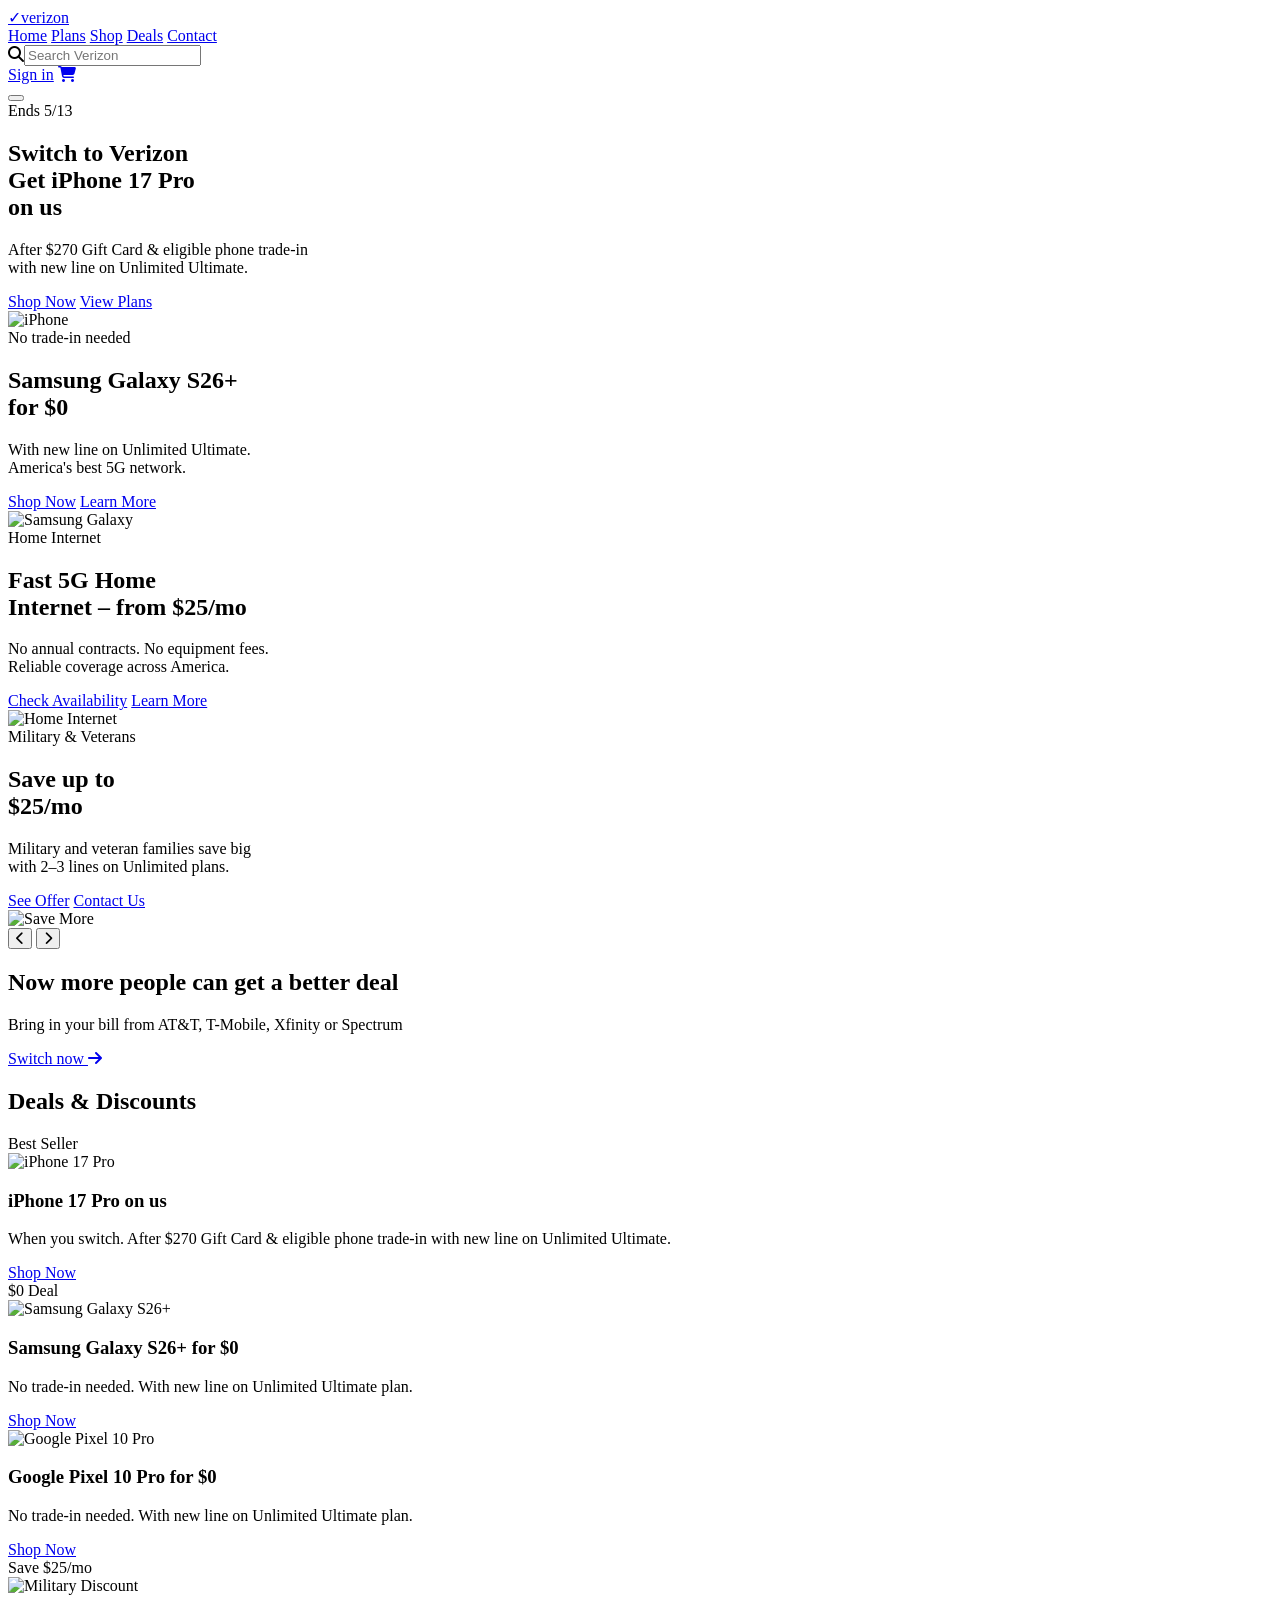
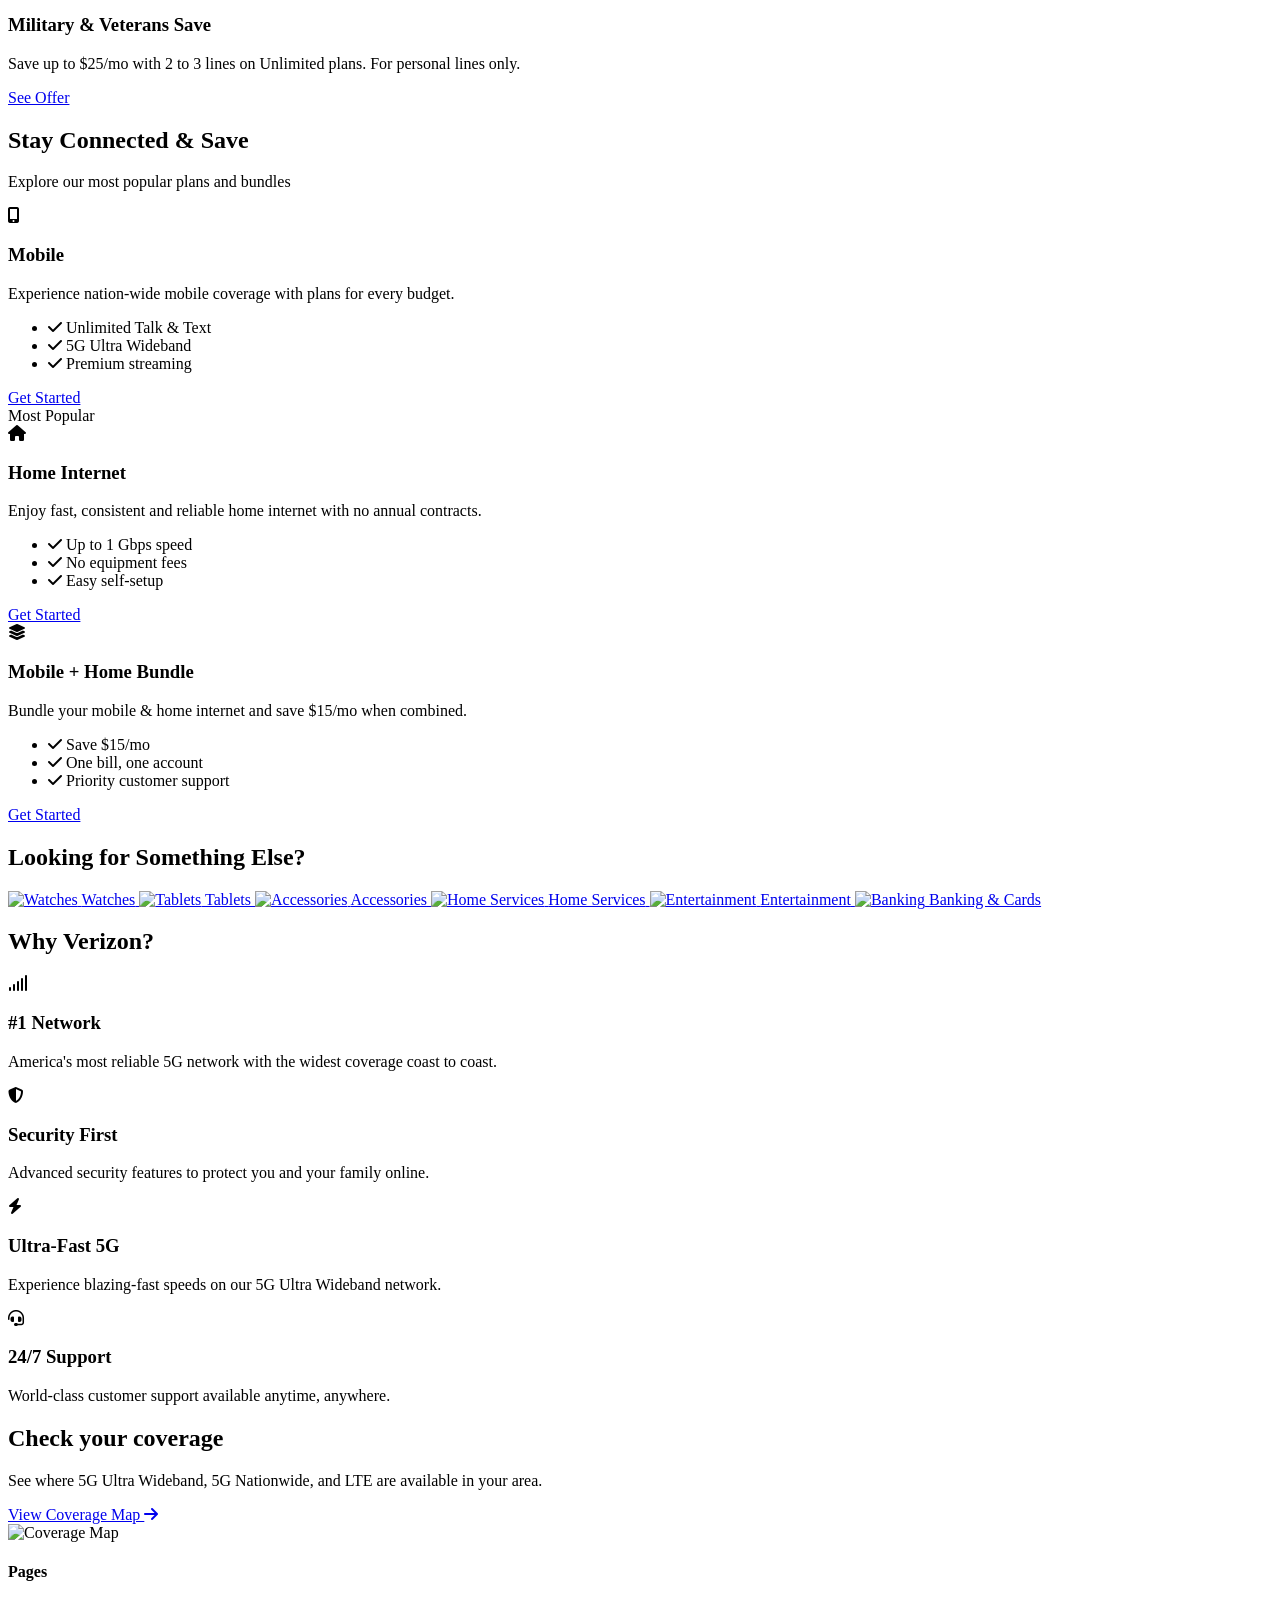
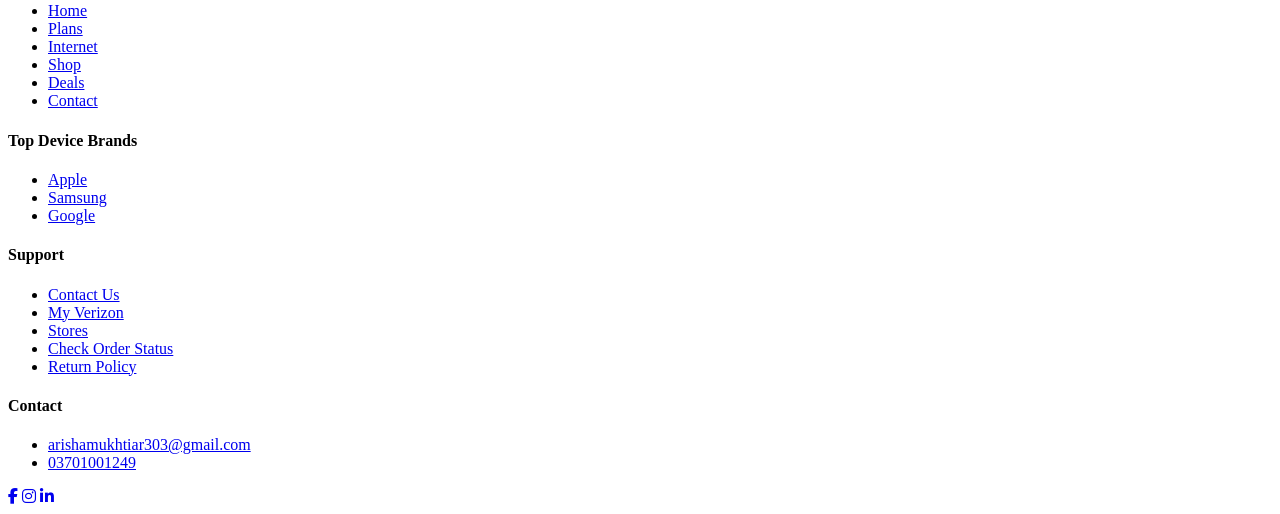
==== deals.html @ 23dab67b "Add files via upload" ====
<!DOCTYPE html>
<html lang="en">
<head>
  <meta charset="UTF-8" />
  <meta name="viewport" content="width=device-width, initial-scale=1.0"/>
  <title>Verizon – America's Most Reliable Network</title>
  <link rel="stylesheet" href="css/style.css"/>
  <link rel="stylesheet" href="https://cdnjs.cloudflare.com/ajax/libs/font-awesome/6.5.0/css/all.min.css"/>
  <link href="https://fonts.googleapis.com/css2?family=Inter:wght@300;400;500;600;700;800;900&display=swap" rel="stylesheet"/>
</head>
<body class="page-deals">


<!-- MAIN NAVBAR -->
<nav class="navbar" id="mainNav">
  <div class="nav-container">
    <a href="index.html" class="nav-logo"><span class="logo-check">&#10003;</span>verizon</a>

    <div class="nav-links" id="navLinks">
      <div class="nav-menu">
         <a href="index.html" class="nav-item">Home</a>
        <a href="plans.html" class="nav-item">Plans</a>
     
        <a href="shop.html" class="nav-item">Shop</a>
        <a href="deals.html" class="nav-item">Deals</a>
        <a href="contact.html" class="nav-item">Contact</a>
      </div>

      <div class="nav-actions">
        <div class="nav-search"><i class="fas fa-search"></i><input type="text" placeholder="Search Verizon" /></div>
        <a href="contact.html" class="nav-signin">Sign in</a>
        <a href="contact.html" class="nav-cart"><i class="fas fa-shopping-cart"></i></a>
      </div>
    </div>

    <button class="hamburger" id="hamburger" aria-label="Menu"><span></span><span></span><span></span></button>
  </div>
</nav>

<!-- HERO SLIDER -->
<section class="hero-slider" id="heroSlider">
  <div class="slides-wrapper" id="slidesWrapper">

    <!-- Slide 1 -->
    <div class="slide slide-1">
      <div class="slide-content">
        <span class="slide-badge">Ends 5/13</span>
        <h1>Switch to Verizon<br/><span>Get iPhone 17 Pro</span><br/>on us</h1>
        <p>After $270 Gift Card &amp; eligible phone trade-in<br/>with new line on Unlimited Ultimate.</p>
        <div class="slide-btns">
          <a href="devices.html" class="btn-primary">Shop Now</a>
          <a href="plans.html" class="btn-outline-white">View Plans</a>
        </div>
      </div>
      <div class="slide-image">
        <img src="https://images.unsplash.com/photo-1591337676887-a217a6970a8a?w=600&q=80" alt="iPhone"/>
      </div>
    </div>

    <!-- Slide 2 -->
    <div class="slide slide-2">
      <div class="slide-content">
        <span class="slide-badge">No trade-in needed</span>
        <h1>Samsung Galaxy S26+<br/><span>for $0</span></h1>
        <p>With new line on Unlimited Ultimate.<br/>America's best 5G network.</p>
        <div class="slide-btns">
          <a href="devices.html" class="btn-primary">Shop Now</a>
          <a href="plans.html" class="btn-outline-white">Learn More</a>
        </div>
      </div>
      <div class="slide-image">
        <img src="https://images.unsplash.com/photo-1610945415295-d9bbf067e59c?w=600&q=80" alt="Samsung Galaxy"/>
      </div>
    </div>

    <!-- Slide 3 -->
    <div class="slide slide-3">
      <div class="slide-content">
        <span class="slide-badge">Home Internet</span>
        <h1>Fast 5G Home<br/>Internet – <span>from $25/mo</span></h1>
        <p>No annual contracts. No equipment fees.<br/>Reliable coverage across America.</p>
        <div class="slide-btns">
          <a href="home-internet.html" class="btn-primary">Check Availability</a>
          <a href="home-internet.html" class="btn-outline-white">Learn More</a>
        </div>
      </div>
      <div class="slide-image">
        <img src="https://images.unsplash.com/photo-1558618666-fcd25c85cd64?w=600&q=80" alt="Home Internet"/>
      </div>
    </div>

    <!-- Slide 4 -->
    <div class="slide slide-4">
      <div class="slide-content">
        <span class="slide-badge">Military &amp; Veterans</span>
        <h1>Save up to<br/><span>$25/mo</span></h1>
        <p>Military and veteran families save big<br/>with 2–3 lines on Unlimited plans.</p>
        <div class="slide-btns">
          <a href="plans.html" class="btn-primary">See Offer</a>
          <a href="contact.html" class="btn-outline-white">Contact Us</a>
        </div>
      </div>
      <div class="slide-image">
        <img src="https://images.unsplash.com/photo-1512941937669-90a1b58e7e9c?w=600&q=80" alt="Save More"/>
      </div>
    </div>

  </div>

  <!-- Slider Controls -->
  <button class="slider-btn prev" id="sliderPrev"><i class="fas fa-chevron-left"></i></button>
  <button class="slider-btn next" id="sliderNext"><i class="fas fa-chevron-right"></i></button>
  <div class="slider-dots" id="sliderDots"></div>
</section>

<!-- PROMO BANNER -->
<section class="promo-banner">
  <div class="promo-inner">
    <div class="promo-text">
      <h2>Now more people can get a <span>better deal</span></h2>
      <p>Bring in your bill from AT&amp;T, T-Mobile, Xfinity or Spectrum</p>
    </div>
    <a href="plans.html" class="btn-black">Switch now <i class="fas fa-arrow-right"></i></a>
  </div>
</section>

<!-- DEALS SECTION -->
<section class="deals-section" id="deals">
  <div class="container">
    <h2 class="section-title">Deals &amp; Discounts</h2>
    <div class="deals-grid" id="dealsGrid">

      <div class="deal-card" data-aos="fade-up">
        <div class="deal-badge">Best Seller</div>
        <img src="https://images.unsplash.com/photo-1591337676887-a217a6970a8a?w=400&q=80" alt="iPhone 17 Pro"/>
        <div class="deal-info">
          <h3>iPhone 17 Pro on us</h3>
          <p>When you switch. After $270 Gift Card &amp; eligible phone trade-in with new line on Unlimited Ultimate.</p>
          <a href="devices.html" class="btn-red-sm">Shop Now</a>
        </div>
      </div>

      <div class="deal-card" data-aos="fade-up" data-aos-delay="100">
        <div class="deal-badge deal-badge-green">$0 Deal</div>
        <img src="https://images.unsplash.com/photo-1610945415295-d9bbf067e59c?w=400&q=80" alt="Samsung Galaxy S26+"/>
        <div class="deal-info">
          <h3>Samsung Galaxy S26+ for $0</h3>
          <p>No trade-in needed. With new line on Unlimited Ultimate plan.</p>
          <a href="devices.html" class="btn-red-sm">Shop Now</a>
        </div>
      </div>

      <div class="deal-card" data-aos="fade-up" data-aos-delay="200">
        <img src="https://images.unsplash.com/photo-1565849904461-04a58ad377e0?w=400&q=80" alt="Google Pixel 10 Pro"/>
        <div class="deal-info">
          <h3>Google Pixel 10 Pro for $0</h3>
          <p>No trade-in needed. With new line on Unlimited Ultimate plan.</p>
          <a href="devices.html" class="btn-red-sm">Shop Now</a>
        </div>
      </div>

      <div class="deal-card" data-aos="fade-up" data-aos-delay="300">
        <div class="deal-badge deal-badge-blue">Save $25/mo</div>
        <img src="https://images.unsplash.com/photo-1512941937669-90a1b58e7e9c?w=400&q=80" alt="Military Discount"/>
        <div class="deal-info">
          <h3>Military &amp; Veterans Save</h3>
          <p>Save up to $25/mo with 2 to 3 lines on Unlimited plans. For personal lines only.</p>
          <a href="plans.html" class="btn-red-sm">See Offer</a>
        </div>
      </div>

    </div>
  </div>
</section>

<!-- SERVICES SECTION -->
<section class="services-section">
  <div class="container">
    <h2 class="section-title">Stay Connected &amp; Save</h2>
    <p class="section-sub">Explore our most popular plans and bundles</p>
    <div class="services-grid">

      <div class="service-card" data-aos="zoom-in">
        <div class="service-icon"><i class="fas fa-mobile-alt"></i></div>
        <h3>Mobile</h3>
        <p>Experience nation-wide mobile coverage with plans for every budget.</p>
        <ul>
          <li><i class="fas fa-check"></i> Unlimited Talk &amp; Text</li>
          <li><i class="fas fa-check"></i> 5G Ultra Wideband</li>
          <li><i class="fas fa-check"></i> Premium streaming</li>
        </ul>
        <a href="plans.html" class="btn-black-sm">Get Started</a>
      </div>

      <div class="service-card service-featured" data-aos="zoom-in" data-aos-delay="100">
        <div class="service-badge">Most Popular</div>
        <div class="service-icon"><i class="fas fa-home"></i></div>
        <h3>Home Internet</h3>
        <p>Enjoy fast, consistent and reliable home internet with no annual contracts.</p>
        <ul>
          <li><i class="fas fa-check"></i> Up to 1 Gbps speed</li>
          <li><i class="fas fa-check"></i> No equipment fees</li>
          <li><i class="fas fa-check"></i> Easy self-setup</li>
        </ul>
        <a href="home-internet.html" class="btn-red-sm">Get Started</a>
      </div>

      <div class="service-card" data-aos="zoom-in" data-aos-delay="200">
        <div class="service-icon"><i class="fas fa-layer-group"></i></div>
        <h3>Mobile + Home Bundle</h3>
        <p>Bundle your mobile &amp; home internet and save $15/mo when combined.</p>
        <ul>
          <li><i class="fas fa-check"></i> Save $15/mo</li>
          <li><i class="fas fa-check"></i> One bill, one account</li>
          <li><i class="fas fa-check"></i> Priority customer support</li>
        </ul>
        <a href="plans.html" class="btn-black-sm">Get Started</a>
      </div>

    </div>
  </div>
</section>

<!-- PRODUCTS SHOWCASE -->
<section class="products-section">
  <div class="container">
    <h2 class="section-title">Looking for Something Else?</h2>
    <div class="products-grid">
      <a href="devices.html" class="product-thumb">
        <img src="https://images.unsplash.com/photo-1523275335684-37898b6baf30?w=120&q=80" alt="Watches"/>
        <span>Watches</span>
      </a>
      <a href="devices.html" class="product-thumb">
        <img src="https://images.unsplash.com/photo-1544244015-0df4592987d0?w=120&q=80" alt="Tablets"/>
        <span>Tablets</span>
      </a>
      <a href="devices.html" class="product-thumb">
        <img src="https://images.unsplash.com/photo-1585771724684-38269d6639fd?w=120&q=80" alt="Accessories"/>
        <span>Accessories</span>
      </a>
      <a href="home-internet.html" class="product-thumb">
        <img src="https://images.unsplash.com/photo-1558618666-fcd25c85cd64?w=120&q=80" alt="Home Services"/>
        <span>Home Services</span>
      </a>
      <a href="#" class="product-thumb">
        <img src="https://images.unsplash.com/photo-1611532736597-de2d4265fba3?w=120&q=80" alt="Entertainment"/>
        <span>Entertainment</span>
      </a>
      <a href="#" class="product-thumb">
        <img src="https://images.unsplash.com/photo-1556742049-0cfed4f6a45d?w=120&q=80" alt="Banking"/>
        <span>Banking &amp; Cards</span>
      </a>
    </div>
  </div>
</section>

<!-- WHY VERIZON -->
<section class="why-section">
  <div class="container">
    <h2 class="section-title">Why Verizon?</h2>
    <div class="why-grid">
      <div class="why-card" data-aos="fade-right">
        <div class="why-icon"><i class="fas fa-signal"></i></div>
        <h3>#1 Network</h3>
        <p>America's most reliable 5G network with the widest coverage coast to coast.</p>
      </div>
      <div class="why-card" data-aos="fade-up">
        <div class="why-icon"><i class="fas fa-shield-alt"></i></div>
        <h3>Security First</h3>
        <p>Advanced security features to protect you and your family online.</p>
      </div>
      <div class="why-card" data-aos="fade-up" data-aos-delay="100">
        <div class="why-icon"><i class="fas fa-bolt"></i></div>
        <h3>Ultra-Fast 5G</h3>
        <p>Experience blazing-fast speeds on our 5G Ultra Wideband network.</p>
      </div>
      <div class="why-card" data-aos="fade-left">
        <div class="why-icon"><i class="fas fa-headset"></i></div>
        <h3>24/7 Support</h3>
        <p>World-class customer support available anytime, anywhere.</p>
      </div>
    </div>
  </div>
</section>

<!-- COVERAGE MAP BANNER -->
<section class="coverage-banner">
  <div class="coverage-inner">
    <div class="coverage-text">
      <h2>Check your coverage</h2>
      <p>See where 5G Ultra Wideband, 5G Nationwide, and LTE are available in your area.</p>
      <a href="#" class="btn-white">View Coverage Map <i class="fas fa-arrow-right"></i></a>
    </div>
    <div class="coverage-img">
      <img src="https://images.unsplash.com/photo-1557804506-669a67965ba0?w=500&q=80" alt="Coverage Map"/>
    </div>
  </div>
</section>

<!-- FOOTER -->
<footer class="footer">
  <div class="footer-top">
    <div class="footer-col">
      <h4>Pages</h4>
      <ul>
       <li><a href="index.html">Home</a></li><li><a href="plans.html">Plans</a></li><li><a href="Internet.html">Internet</a></li><li><a href="shop.html">Shop</a></li><li><a href="deals.html">Deals</a></li><li><a href="contact.html">Contact</a></li>
      </ul>
    </div>
    <div class="footer-col">
      <h4>Top Device Brands</h4>
      <ul>
        <li><a href="deals.html">Apple</a></li>
        <li><a href="deals.html">Samsung</a></li>
        <li><a href="deals.html">Google</a></li>
      
      </ul>
    </div>
    <div class="footer-col">
      <h4>Support</h4>
      <ul>
        <li><a href="contact.html">Contact Us</a></li>
        <li><a href="#">My Verizon</a></li>
        <li><a href="#">Stores</a></li>
        <li><a href="#">Check Order Status</a></li>
        <li><a href="#">Return Policy</a></li>
      </ul>
    </div>
    <div class="footer-col"><h4>Contact</h4><ul><li><a href="mailto:arishamukhtiar303@gmail.com">arishamukhtiar303@gmail.com</a></li><li><a href="tel:03701001249">03701001249</a></li></ul></div>
  </div>

  <div class="footer-social">
    <a href="#" class="social-link social-facebook" aria-label="Facebook"><i class="fab fa-facebook-f"></i></a>
    <a href="#" class="social-link social-instagram" aria-label="Instagram"><i class="fab fa-instagram"></i></a>
    <a href="#" class="social-link social-linkedin" aria-label="Linkedin"><i class="fab fa-linkedin-in"></i></a>
  </div>
</footer>

<script src="js/main.js"></script>
</body>
</html>
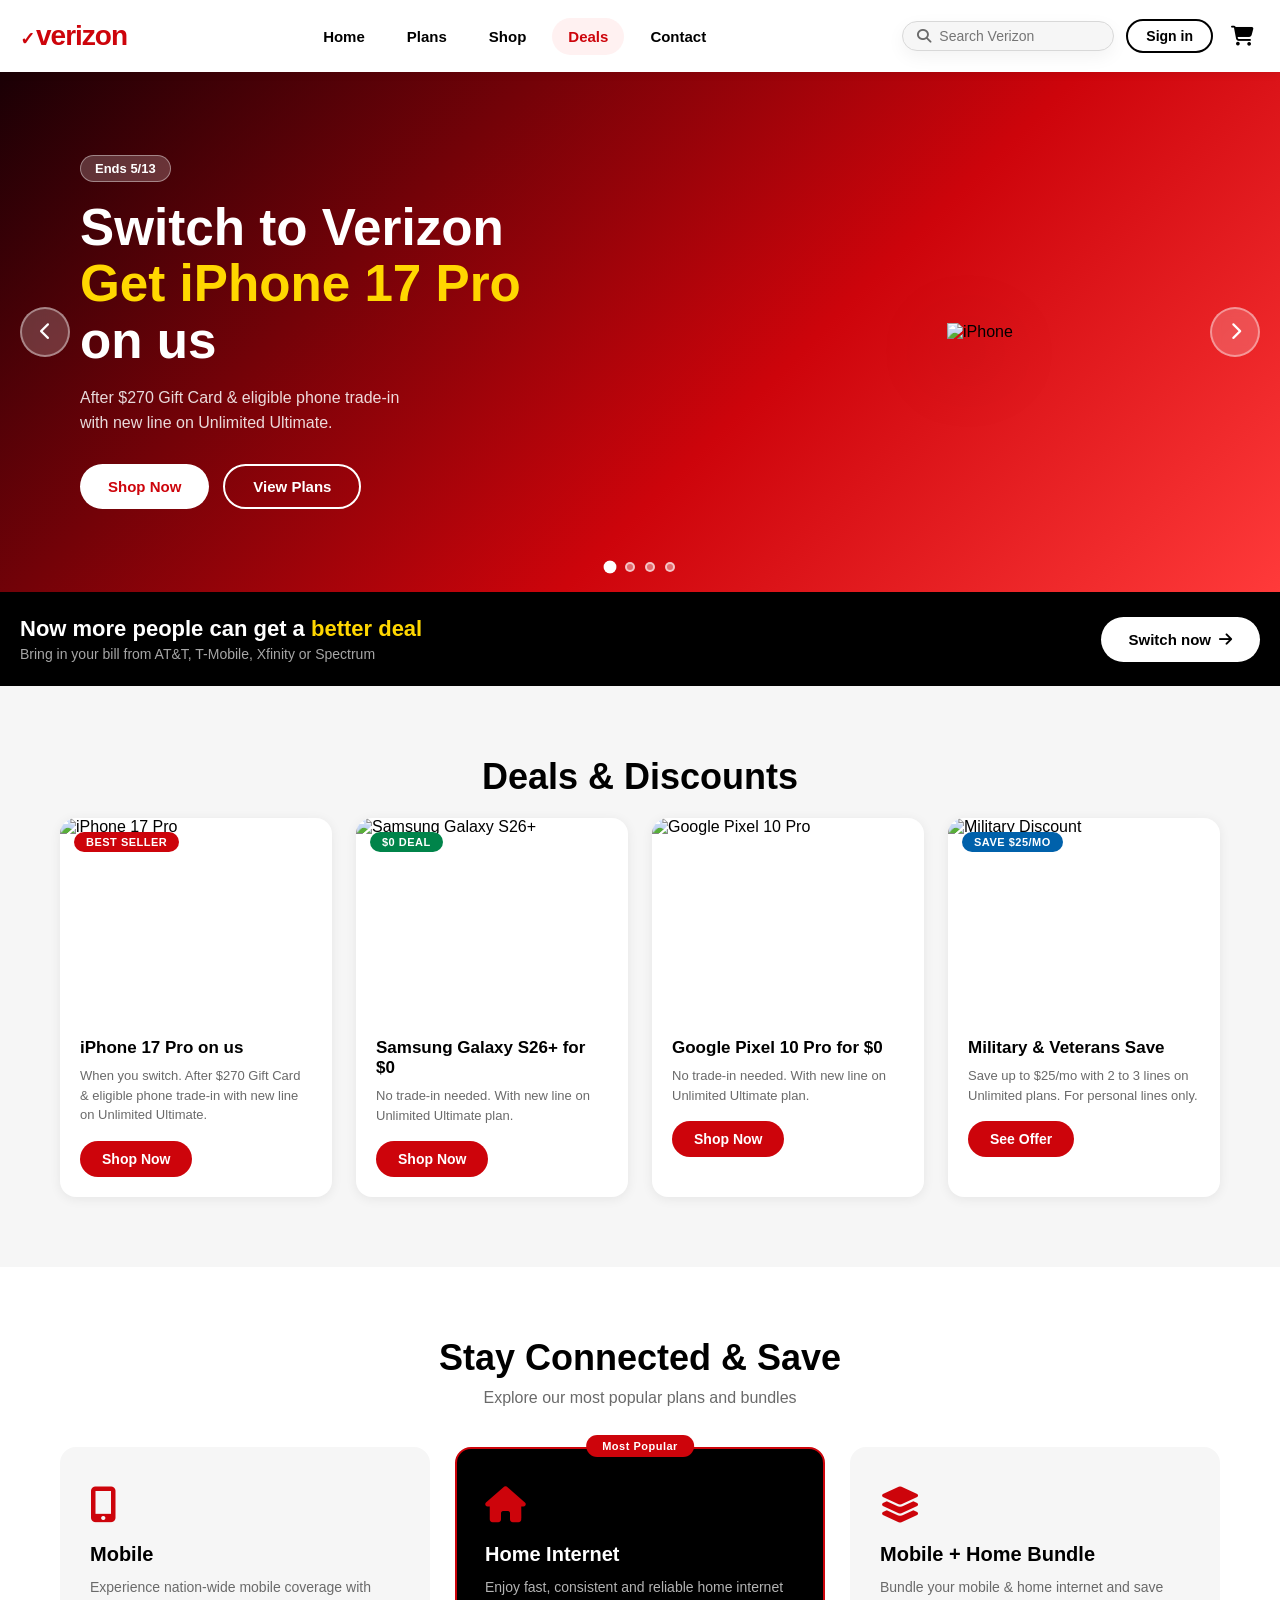
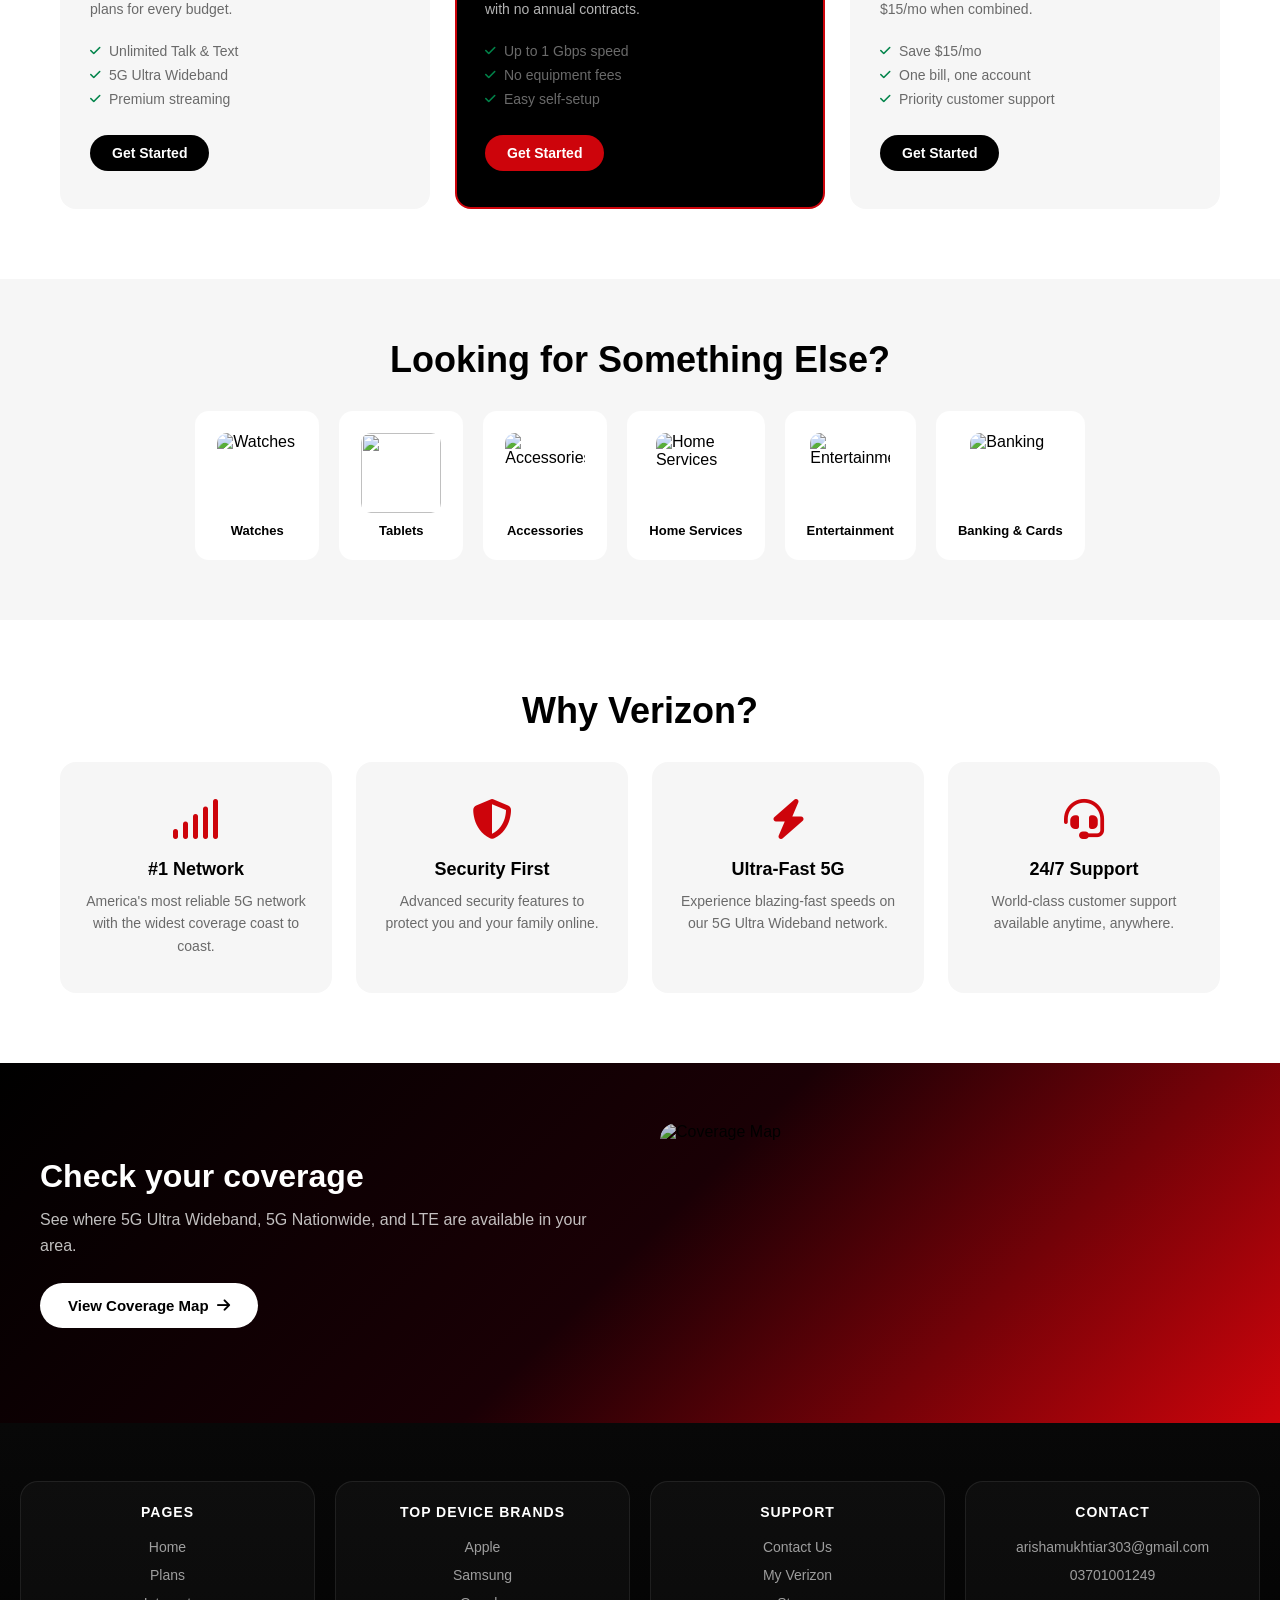
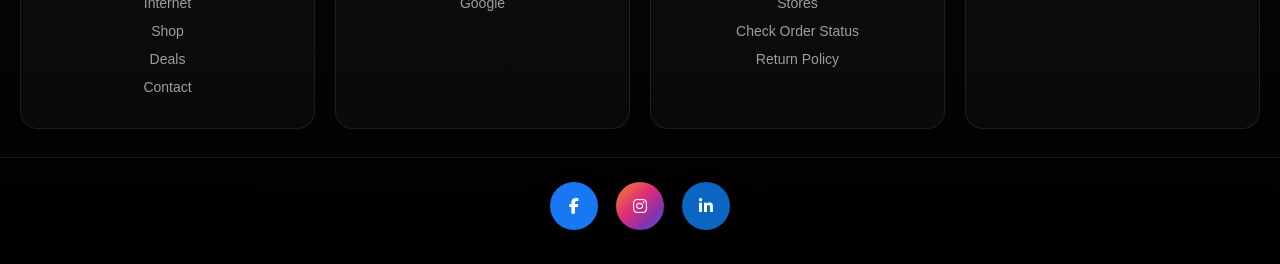
==== commit 646f168e: "Update tablet image source in deals.html" ====
--- a/deals.html
+++ b/deals.html
@@ -231,7 +231,7 @@
         <span>Watches</span>
       </a>
       <a href="devices.html" class="product-thumb">
-        <img src="https://images.unsplash.com/photo-1544244015-0df4592987d0?w=120&q=80" alt="Tablets"/>
+        <img src="https://static0.pocketlintimages.com/wordpress/wp-content/uploads/wm/2024/07/fire-tablet-1.jpg?w=1600&h=1600&fit=crop"/>
         <span>Tablets</span>
       </a>
       <a href="devices.html" class="product-thumb">
--- a/css/style.css
+++ b/css/style.css
@@ -0,0 +1,1505 @@
+/* ============================================
+   VERIZON CLONE - MAIN STYLESHEET
+   ============================================ */
+
+/* --- RESET & BASE --- */
+*, *::before, *::after { box-sizing: border-box; margin: 0; padding: 0; }
+
+:root {
+  --red:        #CD040B;
+  --red-hover:  #a80009;
+  --black:      #000000;
+  --white:      #ffffff;
+  --gray-light: #f6f6f6;
+  --gray-mid:   #d8d8d8;
+  --gray-text:  #6a6a6a;
+  --font:       'Inter', sans-serif;
+  --nav-h:      56px;
+  --top-h:      36px;
+  --trans:      0.3s ease;
+}
+
+html { scroll-behavior: smooth; }
+
+body {
+  font-family: var(--font);
+  color: var(--black);
+  background: var(--white);
+  overflow-x: hidden;
+}
+
+a { text-decoration: none; color: inherit; }
+ul { list-style: none; }
+img { max-width: 100%; display: block; }
+
+/* ============ TOP BAR ============ */
+.top-bar {
+  background: #f6f6f6;
+  height: var(--top-h);
+  border-bottom: 1px solid var(--gray-mid);
+  font-size: 13px;
+  position: relative;
+  z-index: 200;
+}
+.top-bar-inner {
+  max-width: 1300px;
+  margin: 0 auto;
+  padding: 0 20px;
+  height: 100%;
+  display: flex;
+  align-items: center;
+  justify-content: space-between;
+}
+.top-bar-left a {
+  margin-right: 20px;
+  font-weight: 500;
+  color: var(--gray-text);
+  transition: color var(--trans);
+}
+.top-bar-left a:hover, .top-bar-left a.top-active {
+  color: var(--red);
+  font-weight: 700;
+}
+.top-bar-right a {
+  margin-left: 18px;
+  color: var(--gray-text);
+  font-weight: 400;
+  transition: color var(--trans);
+}
+.top-bar-right a:hover { color: var(--red); }
+.top-bar-right a i { margin-right: 4px; }
+
+/* ============ NAVBAR ============ */
+.navbar {
+  background: var(--white);
+  position: sticky;
+  top: 0;
+  z-index: 100;
+  box-shadow: 0 2px 8px rgba(0,0,0,0.08);
+  transition: box-shadow var(--trans);
+}
+.navbar.scrolled { box-shadow: 0 4px 18px rgba(0,0,0,0.14); }
+
+.nav-container {
+  max-width: 1300px;
+  margin: 0 auto;
+  padding: 0 20px;
+  height: var(--nav-h);
+  display: flex;
+  align-items: center;
+  gap: 28px;
+}
+
+.nav-logo {
+  font-size: 28px;
+  font-weight: 900;
+  color: var(--red);
+  letter-spacing: -1px;
+  flex-shrink: 0;
+}
+.logo-check {
+  font-size: 18px;
+  margin-right: 2px;
+  color: var(--red);
+}
+
+.nav-links {
+  display: flex;
+  align-items: center;
+  gap: 6px;
+  flex: 1;
+}
+.nav-item {
+  font-size: 15px;
+  font-weight: 600;
+  padding: 6px 12px;
+  border-radius: 4px;
+  color: var(--black);
+  transition: color var(--trans), background var(--trans);
+  white-space: nowrap;
+}
+.nav-item:hover { color: var(--red); background: #fff0f0; }
+
+.nav-search {
+  display: flex;
+  align-items: center;
+  background: var(--gray-light);
+  border: 1.5px solid var(--gray-mid);
+  border-radius: 24px;
+  padding: 6px 14px;
+  gap: 8px;
+  margin-left: auto;
+  transition: border-color var(--trans);
+}
+.nav-search:focus-within { border-color: var(--red); }
+.nav-search i { color: var(--gray-text); font-size: 14px; }
+.nav-search input {
+  border: none;
+  background: transparent;
+  outline: none;
+  font-size: 14px;
+  width: 160px;
+  font-family: var(--font);
+}
+
+.nav-signin {
+  font-size: 14px;
+  font-weight: 700;
+  color: var(--black);
+  border: 2px solid var(--black);
+  border-radius: 24px;
+  padding: 7px 18px;
+  transition: all var(--trans);
+  white-space: nowrap;
+}
+.nav-signin:hover { background: var(--black); color: var(--white); }
+
+.nav-cart {
+  font-size: 20px;
+  color: var(--black);
+  padding: 4px 6px;
+  transition: color var(--trans);
+}
+.nav-cart:hover { color: var(--red); }
+
+/* Quick Nav Pills */
+.quick-nav {
+  background: var(--gray-light);
+  border-top: 1px solid var(--gray-mid);
+  padding: 8px 20px;
+  display: flex;
+  gap: 8px;
+  justify-content: center;
+  flex-wrap: wrap;
+}
+.quick-nav a {
+  font-size: 13px;
+  font-weight: 600;
+  padding: 7px 16px;
+  border: 1.5px solid var(--gray-mid);
+  border-radius: 24px;
+  background: var(--white);
+  color: var(--black);
+  display: flex;
+  align-items: center;
+  gap: 6px;
+  transition: all var(--trans);
+}
+.quick-nav a:hover { border-color: var(--red); color: var(--red); background: #fff0f0; }
+.quick-nav a i { font-size: 12px; }
+
+/* Hamburger */
+.hamburger {
+  display: none;
+  flex-direction: column;
+  gap: 5px;
+  cursor: pointer;
+  background: none;
+  border: none;
+  padding: 4px;
+  margin-left: auto;
+}
+.hamburger span {
+  display: block;
+  width: 26px;
+  height: 3px;
+  background: var(--black);
+  border-radius: 3px;
+  transition: all var(--trans);
+}
+.hamburger.open span:nth-child(1) { transform: translateY(8px) rotate(45deg); }
+.hamburger.open span:nth-child(2) { opacity: 0; }
+.hamburger.open span:nth-child(3) { transform: translateY(-8px) rotate(-45deg); }
+
+/* ============ HERO SLIDER ============ */
+.hero-slider {
+  position: relative;
+  overflow: hidden;
+  width: 100%;
+  background: #1a0005;
+}
+
+.slides-wrapper {
+  display: flex;
+  transition: transform 0.7s cubic-bezier(.77,0,.18,1);
+  will-change: transform;
+}
+
+.slide {
+  min-width: 100%;
+  width: 100%;
+  min-height: 520px;
+  display: flex;
+  align-items: center;
+  justify-content: space-between;
+  padding: 60px 80px;
+  position: relative;
+  overflow: hidden;
+}
+
+.slide-1 { background: linear-gradient(135deg, #1a0005 0%, #CD040B 60%, #ff3a3a 100%); }
+.slide-2 { background: linear-gradient(135deg, #000 0%, #1a1a2e 60%, #16213e 100%); }
+.slide-3 { background: linear-gradient(135deg, #003366 0%, #0066cc 60%, #00aaff 100%); }
+.slide-4 { background: linear-gradient(135deg, #1a3a1a 0%, #006600 60%, #00aa44 100%); }
+
+.slide-content {
+  flex: 1;
+  z-index: 2;
+  max-width: 520px;
+  animation: fadeSlideIn 0.8s ease both;
+}
+
+@keyframes fadeSlideIn {
+  from { opacity: 0; transform: translateX(-40px); }
+  to   { opacity: 1; transform: translateX(0); }
+}
+
+.slide-badge {
+  display: inline-block;
+  background: rgba(255,255,255,0.2);
+  color: var(--white);
+  font-size: 13px;
+  font-weight: 700;
+  padding: 5px 14px;
+  border-radius: 20px;
+  border: 1.5px solid rgba(255,255,255,0.4);
+  margin-bottom: 18px;
+  backdrop-filter: blur(4px);
+}
+
+.slide-content h1 {
+  font-size: clamp(28px, 4vw, 52px);
+  font-weight: 900;
+  color: var(--white);
+  line-height: 1.1;
+  margin-bottom: 16px;
+}
+.slide-content h1 span { color: #FFD700; }
+
+.slide-content p {
+  font-size: 16px;
+  color: rgba(255,255,255,0.85);
+  line-height: 1.6;
+  margin-bottom: 28px;
+}
+
+.slide-btns { display: flex; gap: 14px; flex-wrap: wrap; }
+
+.btn-primary {
+  background: var(--white);
+  color: var(--red);
+  font-weight: 800;
+  font-size: 15px;
+  padding: 14px 28px;
+  border-radius: 30px;
+  transition: all var(--trans);
+  display: inline-flex;
+  align-items: center;
+  gap: 8px;
+}
+.btn-primary:hover { background: var(--gray-light); transform: translateY(-2px); box-shadow: 0 8px 24px rgba(0,0,0,0.2); }
+
+.btn-outline-white {
+  border: 2px solid var(--white);
+  color: var(--white);
+  font-weight: 700;
+  font-size: 15px;
+  padding: 12px 28px;
+  border-radius: 30px;
+  transition: all var(--trans);
+  display: inline-flex;
+  align-items: center;
+}
+.btn-outline-white:hover { background: rgba(255,255,255,0.15); transform: translateY(-2px); }
+
+.slide-image {
+  flex: 1;
+  display: flex;
+  justify-content: center;
+  align-items: center;
+  z-index: 2;
+  max-width: 440px;
+}
+.slide-image img {
+  max-height: 380px;
+  width: auto;
+  object-fit: contain;
+  filter: drop-shadow(0 20px 40px rgba(0,0,0,0.4));
+  animation: floatImg 0.8s ease both 0.2s;
+}
+@keyframes floatImg {
+  from { opacity: 0; transform: translateX(40px) scale(0.95); }
+  to   { opacity: 1; transform: translateX(0) scale(1); }
+}
+
+/* Slider controls */
+.slider-btn {
+  position: absolute;
+  top: 50%;
+  transform: translateY(-50%);
+  background: rgba(255,255,255,0.2);
+  border: 2px solid rgba(255,255,255,0.4);
+  color: var(--white);
+  width: 50px;
+  height: 50px;
+  border-radius: 50%;
+  font-size: 18px;
+  cursor: pointer;
+  z-index: 10;
+  backdrop-filter: blur(6px);
+  transition: all var(--trans);
+  display: flex;
+  align-items: center;
+  justify-content: center;
+}
+.slider-btn:hover { background: var(--red); border-color: var(--red); transform: translateY(-50%) scale(1.1); }
+.slider-btn.prev { left: 20px; }
+.slider-btn.next { right: 20px; }
+
+.slider-dots {
+  position: absolute;
+  bottom: 20px;
+  left: 50%;
+  transform: translateX(-50%);
+  display: flex;
+  gap: 10px;
+  z-index: 10;
+}
+.dot {
+  width: 10px;
+  height: 10px;
+  border-radius: 50%;
+  background: rgba(255,255,255,0.4);
+  cursor: pointer;
+  transition: all var(--trans);
+  border: 2px solid rgba(255,255,255,0.6);
+}
+.dot.active { background: var(--white); transform: scale(1.3); }
+
+/* ============ PROMO BANNER ============ */
+.promo-banner {
+  background: var(--black);
+  padding: 24px 20px;
+}
+.promo-inner {
+  max-width: 1300px;
+  margin: 0 auto;
+  display: flex;
+  align-items: center;
+  justify-content: space-between;
+  gap: 20px;
+  flex-wrap: wrap;
+}
+.promo-text h2 {
+  font-size: 22px;
+  font-weight: 800;
+  color: var(--white);
+}
+.promo-text h2 span { color: #FFD700; }
+.promo-text p { color: rgba(255,255,255,0.65); font-size: 14px; margin-top: 4px; }
+
+.btn-black {
+  background: var(--white);
+  color: var(--black);
+  font-weight: 800;
+  font-size: 15px;
+  padding: 14px 28px;
+  border-radius: 30px;
+  display: inline-flex;
+  align-items: center;
+  gap: 8px;
+  transition: all var(--trans);
+  white-space: nowrap;
+}
+.btn-black:hover { background: var(--gray-light); transform: translateY(-2px); box-shadow: 0 8px 20px rgba(255,255,255,0.15); }
+
+/* ============ CONTAINERS & TITLES ============ */
+.container { max-width: 1300px; margin: 0 auto; padding: 0 20px; }
+
+.section-title {
+  font-size: clamp(22px, 3vw, 36px);
+  font-weight: 900;
+  color: var(--black);
+  margin-bottom: 10px;
+}
+.section-sub {
+  font-size: 16px;
+  color: var(--gray-text);
+  margin-bottom: 40px;
+}
+
+/* ============ DEALS SECTION ============ */
+.deals-section { padding: 70px 0; background: var(--gray-light); }
+
+.deals-grid {
+  display: grid;
+  grid-template-columns: repeat(auto-fit, minmax(260px, 1fr));
+  gap: 24px;
+  margin-top: 20px;
+}
+
+.deal-card {
+  background: var(--white);
+  border-radius: 16px;
+  overflow: hidden;
+  box-shadow: 0 2px 12px rgba(0,0,0,0.07);
+  transition: transform var(--trans), box-shadow var(--trans);
+  position: relative;
+}
+.deal-card:hover { transform: translateY(-6px); box-shadow: 0 12px 32px rgba(0,0,0,0.14); }
+
+.deal-card img {
+  width: 100%;
+  height: 200px;
+  object-fit: cover;
+  transition: transform 0.5s ease;
+}
+.deal-card:hover img { transform: scale(1.04); }
+
+.deal-badge {
+  position: absolute;
+  top: 14px;
+  left: 14px;
+  background: var(--red);
+  color: var(--white);
+  font-size: 11px;
+  font-weight: 800;
+  padding: 4px 12px;
+  border-radius: 20px;
+  z-index: 3;
+  letter-spacing: 0.5px;
+  text-transform: uppercase;
+}
+.deal-badge-green { background: #00844A; }
+.deal-badge-blue  { background: #0061AB; }
+
+.deal-info { padding: 20px; }
+.deal-info h3 { font-size: 17px; font-weight: 800; margin-bottom: 8px; }
+.deal-info p { font-size: 13px; color: var(--gray-text); line-height: 1.5; margin-bottom: 16px; }
+
+.btn-red-sm {
+  display: inline-block;
+  background: var(--red);
+  color: var(--white);
+  font-weight: 700;
+  font-size: 14px;
+  padding: 10px 22px;
+  border-radius: 24px;
+  transition: all var(--trans);
+}
+.btn-red-sm:hover { background: var(--red-hover); transform: translateY(-2px); box-shadow: 0 6px 16px rgba(205,4,11,0.35); }
+
+/* ============ SERVICES SECTION ============ */
+.services-section { padding: 70px 0; background: var(--white); }
+
+.services-grid {
+  display: grid;
+  grid-template-columns: repeat(auto-fit, minmax(280px, 1fr));
+  gap: 24px;
+  margin-top: 10px;
+}
+
+.service-card {
+  background: var(--gray-light);
+  border-radius: 16px;
+  padding: 36px 28px;
+  position: relative;
+  border: 2px solid transparent;
+  transition: all var(--trans);
+}
+.service-card:hover { border-color: var(--red); transform: translateY(-4px); box-shadow: 0 8px 28px rgba(205,4,11,0.1); }
+.service-featured { background: var(--black); color: var(--white); border-color: var(--red); }
+.service-featured .service-icon { color: var(--red); }
+.service-featured h3 { color: var(--white); }
+.service-featured p { color: rgba(255,255,255,0.7); }
+.service-featured ul li { color: rgba(255,255,255,0.85); }
+.service-featured ul li i { color: var(--red); }
+
+.service-badge {
+  position: absolute;
+  top: -14px;
+  left: 50%;
+  transform: translateX(-50%);
+  background: var(--red);
+  color: var(--white);
+  font-size: 11px;
+  font-weight: 800;
+  padding: 5px 16px;
+  border-radius: 20px;
+  white-space: nowrap;
+  letter-spacing: 0.5px;
+}
+
+.service-icon {
+  font-size: 36px;
+  color: var(--red);
+  margin-bottom: 16px;
+}
+.service-card h3 { font-size: 20px; font-weight: 800; margin-bottom: 10px; }
+.service-card p { font-size: 14px; color: var(--gray-text); line-height: 1.6; margin-bottom: 18px; }
+.service-featured p { color: rgba(255,255,255,0.7); }
+.service-card ul { margin-bottom: 24px; }
+.service-card ul li {
+  font-size: 14px;
+  color: var(--gray-text);
+  display: flex;
+  align-items: center;
+  gap: 8px;
+  padding: 4px 0;
+}
+.service-card ul li i { color: #00844A; font-size: 12px; }
+
+.btn-black-sm {
+  display: inline-block;
+  background: var(--black);
+  color: var(--white);
+  font-weight: 700;
+  font-size: 14px;
+  padding: 10px 22px;
+  border-radius: 24px;
+  transition: all var(--trans);
+}
+.btn-black-sm:hover { background: #333; transform: translateY(-2px); }
+
+/* ============ PRODUCTS SHOWCASE ============ */
+.products-section { padding: 60px 0; background: var(--gray-light); }
+
+.products-grid {
+  display: flex;
+  gap: 20px;
+  flex-wrap: wrap;
+  margin-top: 30px;
+  justify-content: center;
+}
+
+.product-thumb {
+  display: flex;
+  flex-direction: column;
+  align-items: center;
+  gap: 10px;
+  padding: 20px;
+  background: var(--white);
+  border-radius: 14px;
+  border: 2px solid transparent;
+  transition: all var(--trans);
+  min-width: 120px;
+}
+.product-thumb:hover { border-color: var(--red); transform: translateY(-4px); box-shadow: 0 8px 20px rgba(0,0,0,0.1); }
+.product-thumb img { width: 80px; height: 80px; object-fit: cover; border-radius: 10px; }
+.product-thumb span { font-size: 13px; font-weight: 600; color: var(--black); text-align: center; }
+
+/* ============ WHY VERIZON ============ */
+.why-section { padding: 70px 0; background: var(--white); }
+
+.why-grid {
+  display: grid;
+  grid-template-columns: repeat(auto-fit, minmax(220px, 1fr));
+  gap: 24px;
+  margin-top: 30px;
+}
+
+.why-card {
+  text-align: center;
+  padding: 36px 24px;
+  border-radius: 16px;
+  background: var(--gray-light);
+  transition: all var(--trans);
+}
+.why-card:hover { background: var(--red); color: var(--white); transform: translateY(-6px); box-shadow: 0 12px 32px rgba(205,4,11,0.25); }
+.why-card:hover .why-icon { color: var(--white); }
+.why-card:hover p { color: rgba(255,255,255,0.85); }
+
+.why-icon { font-size: 40px; color: var(--red); margin-bottom: 16px; transition: color var(--trans); }
+.why-card h3 { font-size: 18px; font-weight: 800; margin-bottom: 10px; }
+.why-card p { font-size: 14px; color: var(--gray-text); line-height: 1.6; transition: color var(--trans); }
+
+/* ============ COVERAGE BANNER ============ */
+.coverage-banner {
+  background: linear-gradient(135deg, #000 0%, #1a0005 50%, #CD040B 100%);
+  padding: 60px 40px;
+}
+.coverage-inner {
+  max-width: 1300px;
+  margin: 0 auto;
+  display: flex;
+  align-items: center;
+  gap: 40px;
+  flex-wrap: wrap;
+}
+.coverage-text { flex: 1; min-width: 280px; }
+.coverage-text h2 { font-size: 32px; font-weight: 900; color: var(--white); margin-bottom: 12px; }
+.coverage-text p { font-size: 16px; color: rgba(255,255,255,0.75); margin-bottom: 24px; line-height: 1.6; }
+.btn-white {
+  display: inline-flex;
+  align-items: center;
+  gap: 8px;
+  background: var(--white);
+  color: var(--black);
+  font-weight: 800;
+  font-size: 15px;
+  padding: 14px 28px;
+  border-radius: 30px;
+  transition: all var(--trans);
+}
+.btn-white:hover { background: var(--gray-light); transform: translateY(-2px); box-shadow: 0 8px 24px rgba(255,255,255,0.2); }
+
+.coverage-img { flex: 1; min-width: 260px; border-radius: 16px; overflow: hidden; }
+.coverage-img img { width: 100%; height: 240px; object-fit: cover; border-radius: 16px; filter: brightness(0.85); }
+
+/* ============ FOOTER ============ */
+.footer { background: var(--black); color: var(--white); }
+
+.footer-top {
+  max-width: 1300px;
+  margin: 0 auto;
+  padding: 60px 20px 40px;
+  display: grid;
+  grid-template-columns: repeat(auto-fit, minmax(180px, 1fr));
+  gap: 40px;
+}
+.footer-col h4 { font-size: 14px; font-weight: 800; margin-bottom: 18px; text-transform: uppercase; letter-spacing: 1px; color: var(--white); }
+.footer-col ul li { margin-bottom: 10px; }
+.footer-col ul li a { font-size: 14px; color: rgba(255,255,255,0.6); transition: color var(--trans); }
+.footer-col ul li a:hover { color: var(--white); }
+
+.footer-social {
+  border-top: 1px solid rgba(255,255,255,0.12);
+  border-bottom: 1px solid rgba(255,255,255,0.12);
+  padding: 24px 20px;
+  display: flex;
+  justify-content: center;
+  gap: 14px;
+  flex-wrap: wrap;
+}
+.social-link {
+  width: 44px;
+  height: 44px;
+  border-radius: 50%;
+  border: 2px solid rgba(255,255,255,0.2);
+  display: flex;
+  align-items: center;
+  justify-content: center;
+  font-size: 16px;
+  color: rgba(255,255,255,0.7);
+  transition: all var(--trans);
+}
+.social-link:hover { border-color: var(--red); background: var(--red); color: var(--white); transform: translateY(-3px); }
+.email-link { border-color: rgba(205,4,11,0.5); color: rgba(255,100,100,0.9); }
+.phone-link { border-color: rgba(0,132,74,0.5); color: rgba(100,220,140,0.9); }
+
+.footer-bottom {
+  max-width: 1300px;
+  margin: 0 auto;
+  padding: 20px;
+  display: flex;
+  align-items: center;
+  justify-content: space-between;
+  flex-wrap: wrap;
+  gap: 10px;
+}
+.footer-bottom p { font-size: 13px; color: rgba(255,255,255,0.45); }
+.footer-links { display: flex; gap: 20px; flex-wrap: wrap; }
+.footer-links a { font-size: 13px; color: rgba(255,255,255,0.45); transition: color var(--trans); }
+.footer-links a:hover { color: var(--white); }
+
+/* ============ PAGE HERO (inner pages) ============ */
+.page-hero {
+  background: linear-gradient(135deg, var(--black) 0%, #1a0005 50%, var(--red) 100%);
+  padding: 80px 20px;
+  text-align: center;
+  color: var(--white);
+}
+.page-hero h1 { font-size: clamp(28px, 5vw, 52px); font-weight: 900; margin-bottom: 14px; }
+.page-hero p { font-size: 18px; color: rgba(255,255,255,0.8); max-width: 600px; margin: 0 auto 28px; }
+
+/* ============ PLANS PAGE ============ */
+.plans-section { padding: 70px 0; background: var(--gray-light); }
+
+.plans-toggle {
+  display: flex;
+  justify-content: center;
+  gap: 0;
+  margin-bottom: 40px;
+  border: 2px solid var(--gray-mid);
+  border-radius: 30px;
+  overflow: hidden;
+  width: fit-content;
+  margin-left: auto;
+  margin-right: auto;
+}
+.toggle-btn {
+  padding: 12px 30px;
+  font-size: 15px;
+  font-weight: 700;
+  cursor: pointer;
+  background: var(--white);
+  border: none;
+  color: var(--gray-text);
+  font-family: var(--font);
+  transition: all var(--trans);
+}
+.toggle-btn.active { background: var(--black); color: var(--white); }
+
+.plans-grid {
+  display: grid;
+  grid-template-columns: repeat(auto-fit, minmax(260px, 1fr));
+  gap: 24px;
+}
+
+.plan-card {
+  background: var(--white);
+  border-radius: 18px;
+  padding: 36px 28px;
+  text-align: center;
+  border: 2px solid var(--gray-mid);
+  transition: all var(--trans);
+  position: relative;
+}
+.plan-card:hover { border-color: var(--red); transform: translateY(-6px); box-shadow: 0 12px 32px rgba(205,4,11,0.12); }
+.plan-featured { border-color: var(--red); background: linear-gradient(160deg, #fff 60%, #fff5f5 100%); }
+
+.plan-badge {
+  position: absolute;
+  top: -14px;
+  left: 50%;
+  transform: translateX(-50%);
+  background: var(--red);
+  color: var(--white);
+  font-size: 11px;
+  font-weight: 800;
+  padding: 5px 16px;
+  border-radius: 20px;
+  white-space: nowrap;
+}
+.plan-name { font-size: 22px; font-weight: 900; margin-bottom: 6px; }
+.plan-price { font-size: 42px; font-weight: 900; color: var(--red); margin: 14px 0 4px; }
+.plan-price span { font-size: 16px; font-weight: 500; color: var(--gray-text); }
+.plan-desc { font-size: 13px; color: var(--gray-text); margin-bottom: 22px; line-height: 1.5; }
+.plan-features { text-align: left; margin-bottom: 28px; }
+.plan-features li {
+  font-size: 14px;
+  padding: 7px 0;
+  border-bottom: 1px solid var(--gray-light);
+  display: flex;
+  align-items: center;
+  gap: 8px;
+}
+.plan-features li:last-child { border-bottom: none; }
+.plan-features li i { color: #00844A; font-size: 13px; }
+.plan-features li.cross i { color: var(--red); }
+
+/* ============ DEVICES PAGE ============ */
+.devices-section { padding: 70px 0; }
+
+.filter-bar {
+  display: flex;
+  gap: 10px;
+  flex-wrap: wrap;
+  margin-bottom: 36px;
+  padding-bottom: 20px;
+  border-bottom: 2px solid var(--gray-light);
+}
+.filter-btn {
+  padding: 9px 20px;
+  border: 2px solid var(--gray-mid);
+  border-radius: 24px;
+  background: var(--white);
+  font-size: 14px;
+  font-weight: 600;
+  cursor: pointer;
+  font-family: var(--font);
+  transition: all var(--trans);
+  color: var(--black);
+}
+.filter-btn:hover, .filter-btn.active { background: var(--black); color: var(--white); border-color: var(--black); }
+
+.devices-grid {
+  display: grid;
+  grid-template-columns: repeat(auto-fill, minmax(220px, 1fr));
+  gap: 24px;
+}
+
+.device-card {
+  background: var(--white);
+  border-radius: 16px;
+  padding: 24px 20px;
+  border: 2px solid var(--gray-light);
+  text-align: center;
+  transition: all var(--trans);
+  position: relative;
+}
+.device-card:hover { border-color: var(--red); transform: translateY(-6px); box-shadow: 0 12px 30px rgba(0,0,0,0.1); }
+
+.device-card img {
+  height: 180px;
+  width: auto;
+  object-fit: contain;
+  margin: 0 auto 16px;
+  transition: transform var(--trans);
+}
+.device-card:hover img { transform: scale(1.05); }
+
+.device-tag {
+  position: absolute;
+  top: 14px;
+  left: 14px;
+  font-size: 10px;
+  font-weight: 800;
+  padding: 3px 10px;
+  border-radius: 12px;
+  text-transform: uppercase;
+  letter-spacing: 0.5px;
+}
+.tag-new { background: var(--red); color: var(--white); }
+.tag-free { background: #00844A; color: var(--white); }
+.tag-sale { background: #ff8c00; color: var(--white); }
+
+.device-name { font-size: 15px; font-weight: 800; margin-bottom: 4px; }
+.device-brand { font-size: 12px; color: var(--gray-text); margin-bottom: 10px; }
+.device-price { font-size: 20px; font-weight: 900; color: var(--red); margin-bottom: 4px; }
+.device-price-sub { font-size: 12px; color: var(--gray-text); margin-bottom: 16px; }
+.device-colors { display: flex; gap: 8px; justify-content: center; margin-bottom: 16px; }
+.color-dot { width: 14px; height: 14px; border-radius: 50%; border: 2px solid var(--gray-mid); cursor: pointer; transition: transform var(--trans); }
+.color-dot:hover { transform: scale(1.3); }
+
+/* ============ HOME INTERNET PAGE ============ */
+.internet-section { padding: 70px 0; }
+
+.internet-grid {
+  display: grid;
+  grid-template-columns: repeat(auto-fit, minmax(300px, 1fr));
+  gap: 28px;
+  margin-top: 20px;
+}
+
+.internet-card {
+  background: var(--white);
+  border-radius: 20px;
+  overflow: hidden;
+  border: 2px solid var(--gray-mid);
+  transition: all var(--trans);
+}
+.internet-card:hover { border-color: var(--red); transform: translateY(-6px); box-shadow: 0 12px 32px rgba(0,0,0,0.1); }
+
+.internet-card-header {
+  background: var(--black);
+  color: var(--white);
+  padding: 28px;
+  text-align: center;
+}
+.internet-card-header.blue { background: linear-gradient(135deg, #003366, #0066cc); }
+.internet-card-header.red { background: linear-gradient(135deg, #1a0005, var(--red)); }
+
+.internet-card-header h3 { font-size: 22px; font-weight: 900; margin-bottom: 6px; }
+.internet-card-header p { font-size: 13px; opacity: 0.75; }
+.internet-price { font-size: 40px; font-weight: 900; margin: 14px 0 4px; color: #FFD700; }
+.internet-price span { font-size: 15px; color: rgba(255,255,255,0.65); font-weight: 400; }
+
+.internet-card-body { padding: 28px; }
+.internet-card-body ul li {
+  font-size: 14px;
+  padding: 9px 0;
+  border-bottom: 1px solid var(--gray-light);
+  display: flex;
+  align-items: center;
+  gap: 10px;
+}
+.internet-card-body ul li:last-child { border-bottom: none; }
+.internet-card-body ul li i { color: #00844A; font-size: 14px; }
+
+/* ============ CONTACT PAGE ============ */
+.contact-section { padding: 70px 0; background: var(--gray-light); }
+
+.contact-grid {
+  display: grid;
+  grid-template-columns: 1fr 1fr;
+  gap: 40px;
+  align-items: start;
+}
+
+.contact-info h2 { font-size: 28px; font-weight: 900; margin-bottom: 14px; }
+.contact-info p { font-size: 15px; color: var(--gray-text); line-height: 1.7; margin-bottom: 28px; }
+
+.contact-item {
+  display: flex;
+  align-items: center;
+  gap: 16px;
+  margin-bottom: 22px;
+  padding: 18px;
+  background: var(--white);
+  border-radius: 14px;
+  box-shadow: 0 2px 10px rgba(0,0,0,0.06);
+  transition: all var(--trans);
+}
+.contact-item:hover { transform: translateX(6px); box-shadow: 0 6px 20px rgba(0,0,0,0.1); }
+.contact-item-icon {
+  width: 52px;
+  height: 52px;
+  background: var(--red);
+  color: var(--white);
+  border-radius: 12px;
+  display: flex;
+  align-items: center;
+  justify-content: center;
+  font-size: 20px;
+  flex-shrink: 0;
+}
+.contact-item-text h4 { font-size: 14px; font-weight: 800; margin-bottom: 4px; }
+.contact-item-text a, .contact-item-text p { font-size: 15px; color: var(--gray-text); }
+.contact-item-text a:hover { color: var(--red); }
+
+.contact-form {
+  background: var(--white);
+  border-radius: 20px;
+  padding: 40px;
+  box-shadow: 0 4px 20px rgba(0,0,0,0.08);
+}
+.contact-form h3 { font-size: 22px; font-weight: 900; margin-bottom: 24px; }
+
+.form-group { margin-bottom: 20px; }
+.form-group label { display: block; font-size: 14px; font-weight: 700; margin-bottom: 7px; color: var(--black); }
+.form-group input,
+.form-group select,
+.form-group textarea {
+  width: 100%;
+  padding: 13px 16px;
+  border: 2px solid var(--gray-mid);
+  border-radius: 10px;
+  font-size: 14px;
+  font-family: var(--font);
+  color: var(--black);
+  background: var(--white);
+  transition: border-color var(--trans);
+  outline: none;
+}
+.form-group input:focus,
+.form-group select:focus,
+.form-group textarea:focus { border-color: var(--red); }
+.form-group textarea { height: 120px; resize: vertical; }
+
+.form-row { display: grid; grid-template-columns: 1fr 1fr; gap: 16px; }
+
+.btn-submit {
+  width: 100%;
+  padding: 15px;
+  background: var(--red);
+  color: var(--white);
+  font-size: 16px;
+  font-weight: 800;
+  border: none;
+  border-radius: 12px;
+  cursor: pointer;
+  font-family: var(--font);
+  transition: all var(--trans);
+  display: flex;
+  align-items: center;
+  justify-content: center;
+  gap: 10px;
+}
+.btn-submit:hover { background: var(--red-hover); transform: translateY(-2px); box-shadow: 0 8px 24px rgba(205,4,11,0.35); }
+
+/* Success popup */
+.form-success {
+  display: none;
+  background: #e8f9f0;
+  border: 2px solid #00844A;
+  border-radius: 12px;
+  padding: 18px 20px;
+  font-size: 15px;
+  font-weight: 600;
+  color: #00844A;
+  margin-top: 16px;
+  text-align: center;
+}
+.form-success.show { display: block; animation: fadeSlideIn 0.4s ease; }
+
+/* ============ SCROLL TO TOP ============ */
+.scroll-top {
+  position: fixed;
+  bottom: 28px;
+  right: 28px;
+  width: 48px;
+  height: 48px;
+  background: var(--red);
+  color: var(--white);
+  border-radius: 50%;
+  display: flex;
+  align-items: center;
+  justify-content: center;
+  font-size: 18px;
+  cursor: pointer;
+  box-shadow: 0 6px 20px rgba(205,4,11,0.35);
+  opacity: 0;
+  pointer-events: none;
+  transition: all var(--trans);
+  z-index: 500;
+  border: none;
+}
+.scroll-top.visible { opacity: 1; pointer-events: all; }
+.scroll-top:hover { transform: translateY(-4px); background: var(--red-hover); }
+
+/* ============ AOS ANIMATIONS ============ */
+[data-aos] { opacity: 0; transform: translateY(30px); transition: opacity 0.6s ease, transform 0.6s ease; }
+[data-aos="fade-right"] { transform: translateX(-30px); }
+[data-aos="fade-left"]  { transform: translateX(30px); }
+[data-aos="zoom-in"]    { transform: scale(0.9); }
+[data-aos].aos-animate  { opacity: 1; transform: none; }
+
+/* ============ RESPONSIVE ============ */
+@media (max-width: 1024px) {
+  .slide { padding: 50px 40px; }
+  .contact-grid { grid-template-columns: 1fr; }
+}
+
+@media (max-width: 768px) {
+  .top-bar { display: none; }
+
+  .nav-container { justify-content: space-between; }
+  .nav-links {
+    display: none;
+    position: absolute;
+    top: calc(var(--nav-h) + 1px);
+    left: 0;
+    right: 0;
+    background: var(--white);
+    flex-direction: column;
+    padding: 16px 20px 24px;
+    border-bottom: 3px solid var(--red);
+    box-shadow: 0 10px 30px rgba(0,0,0,0.15);
+    z-index: 99;
+    gap: 8px;
+    align-items: stretch;
+  }
+  .nav-links.open { display: flex; }
+  .nav-item { padding: 12px 0; border-bottom: 1px solid var(--gray-light); }
+  .nav-search { width: 100%; margin: 8px 0; }
+  .nav-search input { width: 100%; }
+  .nav-signin { text-align: center; margin: 8px 0; }
+  .hamburger { display: flex; }
+
+  .quick-nav { overflow-x: auto; justify-content: flex-start; gap: 6px; }
+  .quick-nav::-webkit-scrollbar { display: none; }
+
+  .slide { flex-direction: column-reverse; padding: 40px 20px 60px; min-height: auto; gap: 20px; text-align: center; }
+  .slide-content h1 { font-size: 28px; }
+  .slide-content { max-width: 100%; }
+  .slide-image { max-width: 100%; }
+  .slide-image img { max-height: 220px; }
+  .slide-btns { justify-content: center; }
+
+  .promo-inner { flex-direction: column; text-align: center; }
+
+  .coverage-inner { flex-direction: column; text-align: center; padding: 40px 20px; }
+
+  .form-row { grid-template-columns: 1fr; }
+
+  .footer-bottom { flex-direction: column; text-align: center; }
+
+  .slider-btn { width: 38px; height: 38px; font-size: 14px; }
+  .slider-btn.prev { left: 10px; }
+  .slider-btn.next { right: 10px; }
+}
+
+@media (max-width: 480px) {
+  .plans-grid { grid-template-columns: 1fr; }
+  .devices-grid { grid-template-columns: repeat(auto-fill, minmax(160px, 1fr)); }
+  .products-grid { gap: 12px; }
+  .product-thumb { min-width: 100px; padding: 14px; }
+  .contact-form { padding: 24px 16px; }
+}
+
+
+/* ============================================
+   UI POLISH + RESPONSIVE OVERRIDES
+   ============================================ */
+
+.navbar {
+  background: rgba(255,255,255,0.96);
+  backdrop-filter: blur(14px);
+}
+
+.nav-container {
+  justify-content: space-between;
+  min-height: 72px;
+  height: auto;
+  gap: 18px;
+}
+
+.nav-links {
+  flex: 1;
+  display: flex;
+  align-items: center;
+  justify-content: space-between;
+  gap: 18px;
+  min-width: 0;
+}
+
+.nav-menu {
+  flex: 1;
+  display: flex;
+  align-items: center;
+  justify-content: center;
+  gap: 10px;
+}
+
+.nav-actions {
+  display: flex;
+  align-items: center;
+  gap: 12px;
+  flex-shrink: 0;
+}
+
+.nav-item {
+  padding: 10px 16px;
+  border-radius: 999px;
+}
+
+.nav-item.active,
+.nav-item:hover {
+  background: #fff1f1;
+  color: var(--red);
+}
+
+.nav-search {
+  margin-left: 0;
+  box-shadow: 0 6px 18px rgba(0,0,0,0.05);
+}
+
+.section-title,
+.section-sub,
+.page-hero h1,
+.page-hero p,
+.contact-info h2,
+.contact-info > p,
+.contact-form h3,
+.filter-bar,
+.plans-toggle {
+  text-align: center;
+}
+
+.filter-bar,
+.plans-toggle {
+  justify-content: center;
+}
+
+.page-hero {
+  position: relative;
+  overflow: hidden;
+  min-height: 380px;
+  display: flex;
+  flex-direction: column;
+  align-items: center;
+  justify-content: center;
+  background-size: cover;
+  background-position: center;
+  background-repeat: no-repeat;
+  isolation: isolate;
+}
+
+.page-hero::before {
+  content: '';
+  position: absolute;
+  inset: 0;
+  background: linear-gradient(120deg, rgba(0,0,0,0.86), rgba(26,0,5,0.7), rgba(205,4,11,0.55));
+  z-index: -1;
+}
+
+.page-hero > * {
+  position: relative;
+  z-index: 1;
+}
+
+.page-hero--plans {
+  background-image: url('https://images.unsplash.com/photo-1512941937669-90a1b58e7e9c?auto=format&fit=crop&w=1600&q=80');
+}
+
+.page-hero--internet {
+  background-image: url('https://images.unsplash.com/photo-1558618666-fcd25c85cd64?auto=format&fit=crop&w=1600&q=80');
+}
+
+.page-hero--shop {
+  background-image: url('https://images.unsplash.com/photo-1591337676887-a217a6970a8a?auto=format&fit=crop&w=1600&q=80');
+}
+
+.page-hero--contact {
+  background-image: url('https://images.unsplash.com/photo-1556740749-887f6717d7e4?auto=format&fit=crop&w=1600&q=80');
+}
+
+.footer {
+  background: linear-gradient(180deg, #080808 0%, #000000 100%);
+  padding-top: 8px;
+}
+
+.footer-top {
+  grid-template-columns: repeat(auto-fit, minmax(190px, 1fr));
+  gap: 24px;
+  padding: 50px 20px 28px;
+}
+
+.footer-col {
+  background: rgba(255,255,255,0.03);
+  border: 1px solid rgba(255,255,255,0.08);
+  border-radius: 18px;
+  padding: 22px 20px;
+  transition: transform var(--trans), border-color var(--trans), background var(--trans);
+}
+
+.footer-col:hover {
+  transform: translateY(-4px);
+  border-color: rgba(255,255,255,0.16);
+  background: rgba(255,255,255,0.05);
+}
+
+.footer-col h4 {
+  text-align: center;
+}
+
+.footer-col ul li,
+.footer-col ul li a {
+  text-align: center;
+}
+
+.footer-col ul li a {
+  display: inline-block;
+  width: 100%;
+}
+
+.footer-social {
+  border-top: 1px solid rgba(255,255,255,0.1);
+  border-bottom: none;
+  padding: 24px 20px 34px;
+  gap: 18px;
+}
+
+.social-link {
+  width: 48px;
+  height: 48px;
+  color: var(--white);
+  border: none;
+  box-shadow: 0 10px 24px rgba(0,0,0,0.22);
+}
+
+.social-link:hover {
+  color: var(--white);
+  transform: translateY(-4px) scale(1.04);
+}
+
+.social-facebook,
+.social-facebook:hover {
+  background: #1877F2;
+}
+
+.social-instagram,
+.social-instagram:hover {
+  background: linear-gradient(135deg, #F58529 0%, #DD2A7B 45%, #8134AF 75%, #515BD4 100%);
+}
+
+.social-linkedin,
+.social-linkedin:hover {
+  background: #0A66C2;
+}
+
+.devices-section .container,
+.plans-section .container,
+.internet-section .container,
+.contact-section .container {
+  max-width: 1300px;
+}
+
+.devices-grid {
+  grid-template-columns: repeat(4, minmax(0, 1fr));
+  justify-content: center;
+}
+
+.device-card {
+  display: flex;
+  flex-direction: column;
+  justify-content: flex-start;
+  height: 100%;
+}
+
+.device-card .btn-red-sm,
+.device-card .btn-black-sm {
+  margin-top: auto;
+}
+
+.contact-info > p {
+  max-width: 680px;
+  margin-left: auto;
+  margin-right: auto;
+}
+
+.contact-form {
+  border: 1px solid rgba(0,0,0,0.05);
+}
+
+@media (max-width: 1180px) {
+  .nav-search input {
+    width: 130px;
+  }
+
+  .devices-grid {
+    grid-template-columns: repeat(3, minmax(0, 1fr));
+  }
+}
+
+@media (max-width: 900px) {
+  .devices-grid {
+    grid-template-columns: repeat(2, minmax(0, 1fr));
+  }
+}
+
+@media (max-width: 768px) {
+  .nav-container {
+    min-height: 64px;
+  }
+
+  .nav-links {
+    display: none;
+    position: absolute;
+    top: calc(100% + 1px);
+    left: 12px;
+    right: 12px;
+    background: rgba(255,255,255,0.98);
+    backdrop-filter: blur(14px);
+    border-radius: 20px;
+    padding: 16px;
+    border: 1px solid rgba(0,0,0,0.06);
+    box-shadow: 0 18px 40px rgba(0,0,0,0.12);
+    flex-direction: column;
+    gap: 16px;
+  }
+
+  .nav-links.open {
+    display: flex;
+  }
+
+  .nav-menu,
+  .nav-actions {
+    width: 100%;
+    flex-direction: column;
+    align-items: stretch;
+    gap: 10px;
+  }
+
+  .nav-item,
+  .nav-signin,
+  .nav-cart {
+    width: 100%;
+    text-align: center;
+  }
+
+  .nav-item {
+    border-bottom: none;
+    background: #fafafa;
+  }
+
+  .nav-search {
+    width: 100%;
+  }
+
+  .nav-search input {
+    width: 100%;
+  }
+
+  .nav-cart {
+    border: 2px solid var(--black);
+    border-radius: 999px;
+    padding: 10px 18px;
+  }
+
+  .page-hero {
+    min-height: 300px;
+    padding: 72px 20px;
+  }
+
+  .footer-top {
+    grid-template-columns: 1fr;
+  }
+}
+
+@media (max-width: 520px) {
+  .devices-grid {
+    grid-template-columns: 1fr;
+  }
+
+  .page-hero {
+    min-height: 260px;
+  }
+}
+
+
+/* GLOBAL FIX */
+* {
+  margin: 0;
+  padding: 0;
+  box-sizing: border-box;
+}
+
+html, body {
+  overflow-x: hidden;
+  font-family: 'Inter', sans-serif;
+}
+
+/* CONTAINER FIX */
+.container {
+  width: 100%;
+  max-width: 1200px;
+  margin: auto;
+  padding: 0 20px;
+}
+.plans-grid {
+  display: grid;
+  grid-template-columns: repeat(auto-fit, minmax(280px, 1fr));
+  gap: 25px;
+}
+
+.services-grid {
+  display: grid;
+  grid-template-columns: repeat(auto-fit, minmax(250px, 1fr));
+  gap: 25px;
+}
+
+.footer-top {
+  display: grid;
+  grid-template-columns: repeat(auto-fit, minmax(200px, 1fr));
+  gap: 20px;
+}
+.page-hero {
+  padding: 80px 20px;
+  text-align: center;
+}
+
+.page-hero h1 {
+  font-size: clamp(22px, 5vw, 42px);
+}
+
+.page-hero p {
+  font-size: clamp(14px, 3vw, 18px);
+}
+@media (max-width: 768px) {
+
+  .plans-toggle {
+    flex-wrap: wrap;
+    gap: 10px;
+  }
+
+  .toggle-btn {
+    flex: 1 1 45%;
+  }
+
+  .plan-card {
+    padding: 18px;
+  }
+
+  .service-card {
+    padding: 18px;
+  }
+
+  .footer {
+    text-align: center;
+  }
+}
+body {
+  overflow-x: hidden;
+}
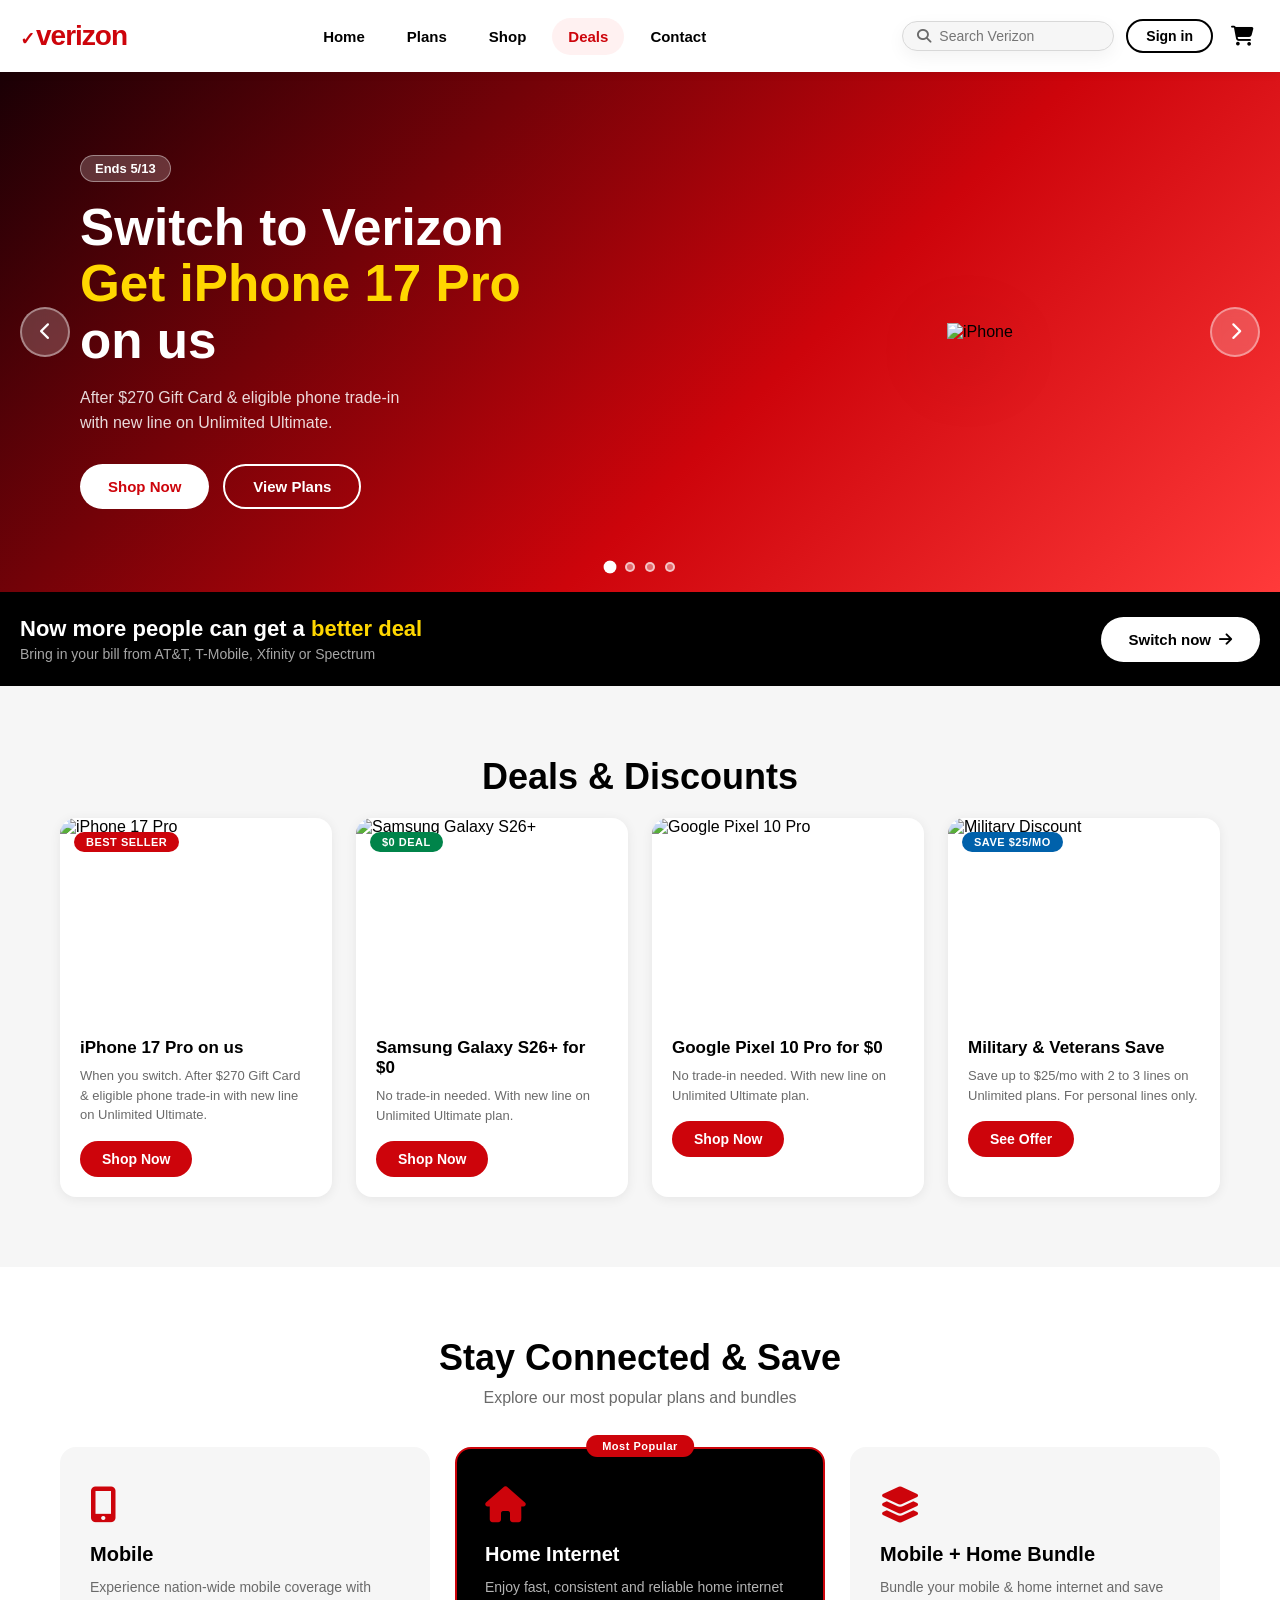
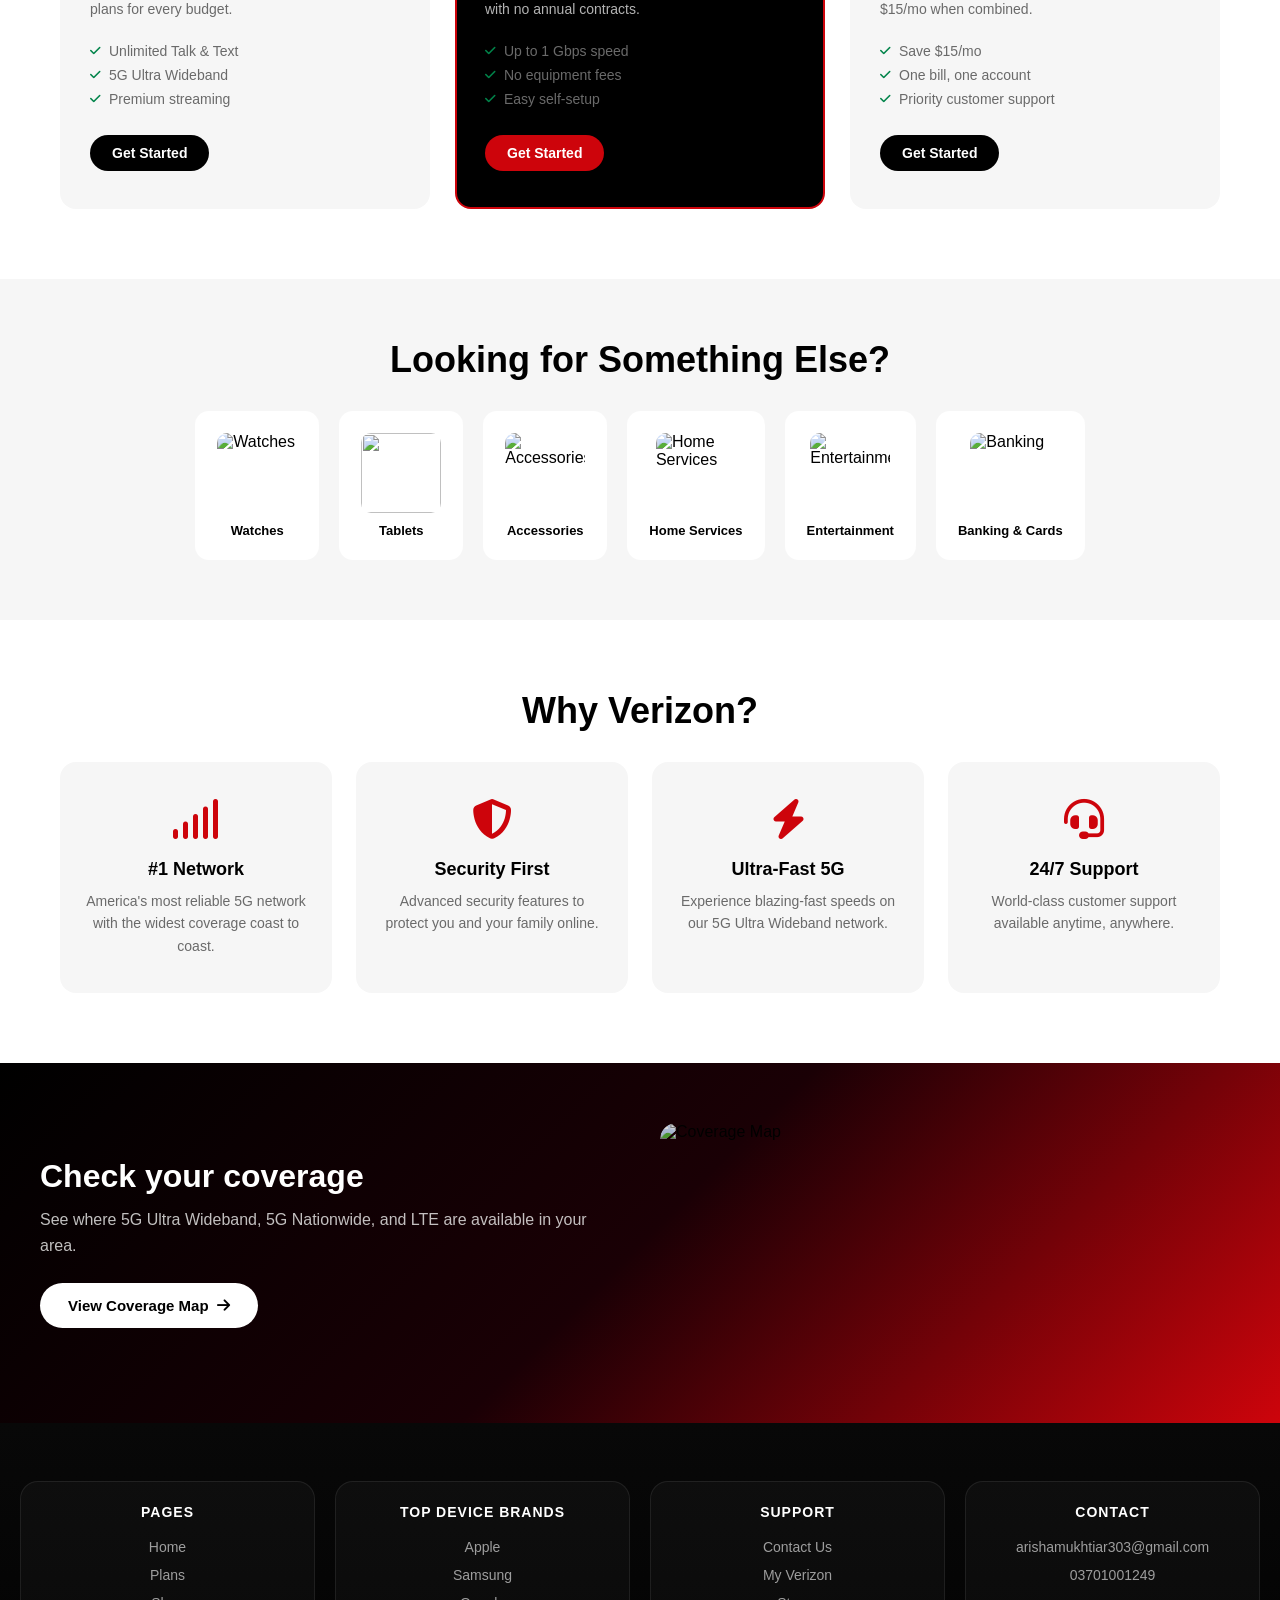
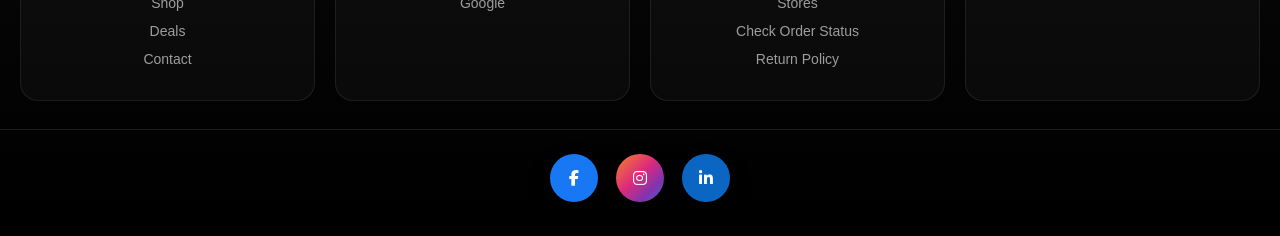
==== commit f9b84e0d: "Update deals.html" ====
--- a/deals.html
+++ b/deals.html
@@ -303,7 +303,7 @@
     <div class="footer-col">
       <h4>Pages</h4>
       <ul>
-       <li><a href="index.html">Home</a></li><li><a href="plans.html">Plans</a></li><li><a href="Internet.html">Internet</a></li><li><a href="shop.html">Shop</a></li><li><a href="deals.html">Deals</a></li><li><a href="contact.html">Contact</a></li>
+       <li><a href="index.html">Home</a></li><li><a href="plans.html">Plans</a></li><li><a href="shop.html">Shop</a></li><li><a href="deals.html">Deals</a></li><li><a href="contact.html">Contact</a></li>
       </ul>
     </div>
     <div class="footer-col">
